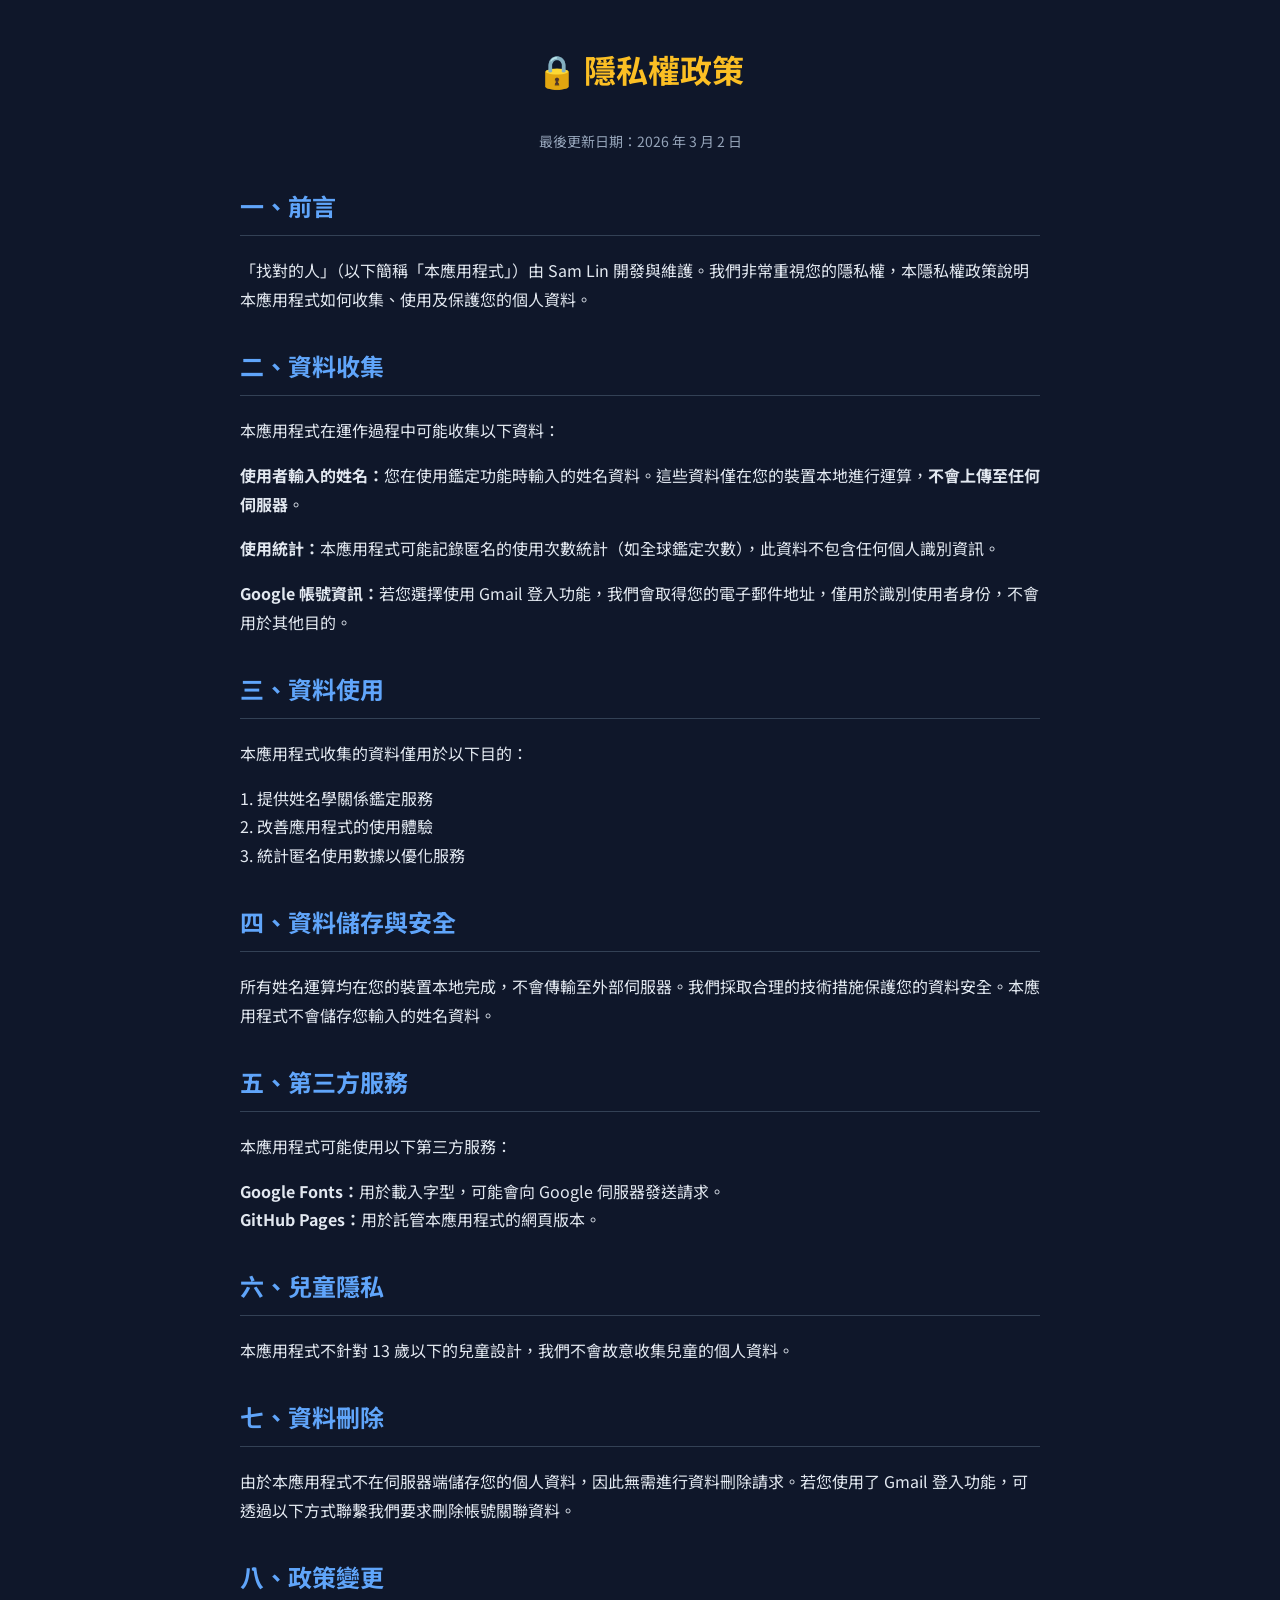
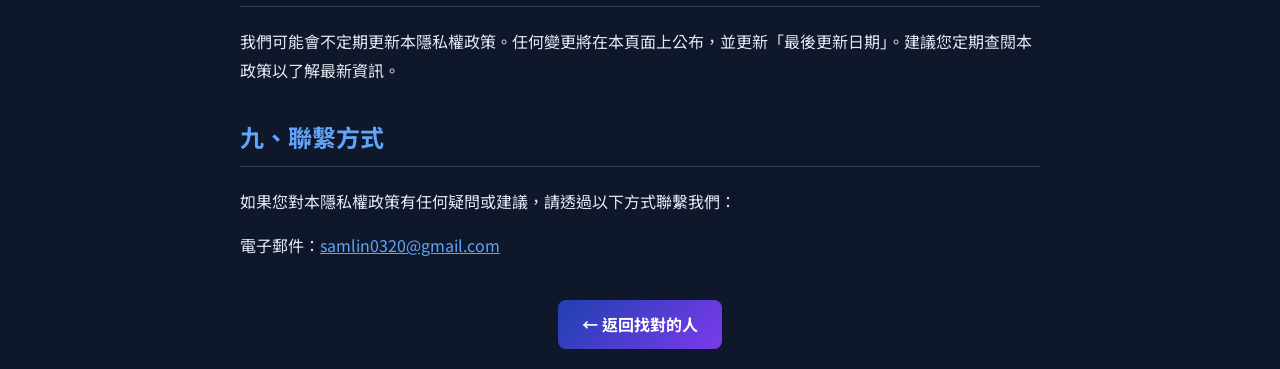
==== privacy.html @ 962f741b "Deploy v71.html, kangxi_db.json, icons, manifest, sw.js, privacy page; update index.html links to re" ====
<!DOCTYPE html>
<html lang="zh-TW">
<head>
    <meta charset="UTF-8">
    <meta name="viewport" content="width=device-width, initial-scale=1.0">
    <title>隱私權政策 — 找對的人</title>
    <style>
        @import url('https://fonts.googleapis.com/css2?family=Noto+Sans+TC:wght@400;700&display=swap');
        body {
            font-family: 'Noto Sans TC', sans-serif;
            background-color: #0f172a;
            color: #e2e8f0;
            max-width: 800px;
            margin: 0 auto;
            padding: 20px;
            line-height: 1.8;
        }
        h1 { color: #fbbf24; text-align: center; margin-bottom: 30px; }
        h2 { color: #60a5fa; margin-top: 30px; border-bottom: 1px solid #334155; padding-bottom: 8px; }
        a { color: #60a5fa; }
        .back-link { text-align: center; margin-top: 40px; }
        .back-link a {
            display: inline-block;
            padding: 10px 24px;
            background: linear-gradient(135deg, #1e40af, #7c3aed);
            color: white;
            text-decoration: none;
            border-radius: 8px;
            font-weight: bold;
        }
        .update-date { text-align: center; color: #94a3b8; font-size: 14px; }
    </style>
</head>
<body>
    <h1>🔒 隱私權政策</h1>
    <p class="update-date">最後更新日期：2026 年 3 月 2 日</p>

    <h2>一、前言</h2>
    <p>「找對的人」（以下簡稱「本應用程式」）由 Sam Lin 開發與維護。我們非常重視您的隱私權，本隱私權政策說明本應用程式如何收集、使用及保護您的個人資料。</p>

    <h2>二、資料收集</h2>
    <p>本應用程式在運作過程中可能收集以下資料：</p>
    <p><strong>使用者輸入的姓名：</strong>您在使用鑑定功能時輸入的姓名資料。這些資料僅在您的裝置本地進行運算，<strong>不會上傳至任何伺服器</strong>。</p>
    <p><strong>使用統計：</strong>本應用程式可能記錄匿名的使用次數統計（如全球鑑定次數），此資料不包含任何個人識別資訊。</p>
    <p><strong>Google 帳號資訊：</strong>若您選擇使用 Gmail 登入功能，我們會取得您的電子郵件地址，僅用於識別使用者身份，不會用於其他目的。</p>

    <h2>三、資料使用</h2>
    <p>本應用程式收集的資料僅用於以下目的：</p>
    <p>1. 提供姓名學關係鑑定服務<br>
    2. 改善應用程式的使用體驗<br>
    3. 統計匿名使用數據以優化服務</p>

    <h2>四、資料儲存與安全</h2>
    <p>所有姓名運算均在您的裝置本地完成，不會傳輸至外部伺服器。我們採取合理的技術措施保護您的資料安全。本應用程式不會儲存您輸入的姓名資料。</p>

    <h2>五、第三方服務</h2>
    <p>本應用程式可能使用以下第三方服務：</p>
    <p><strong>Google Fonts：</strong>用於載入字型，可能會向 Google 伺服器發送請求。<br>
    <strong>GitHub Pages：</strong>用於託管本應用程式的網頁版本。</p>

    <h2>六、兒童隱私</h2>
    <p>本應用程式不針對 13 歲以下的兒童設計，我們不會故意收集兒童的個人資料。</p>

    <h2>七、資料刪除</h2>
    <p>由於本應用程式不在伺服器端儲存您的個人資料，因此無需進行資料刪除請求。若您使用了 Gmail 登入功能，可透過以下方式聯繫我們要求刪除帳號關聯資料。</p>

    <h2>八、政策變更</h2>
    <p>我們可能會不定期更新本隱私權政策。任何變更將在本頁面上公布，並更新「最後更新日期」。建議您定期查閱本政策以了解最新資訊。</p>

    <h2>九、聯繫方式</h2>
    <p>如果您對本隱私權政策有任何疑問或建議，請透過以下方式聯繫我們：</p>
    <p>電子郵件：<a href="mailto:samlin0320@gmail.com">samlin0320@gmail.com</a></p>

    <div class="back-link">
        <a href="v65.html">← 返回找對的人</a>
    </div>
</body>
</html>
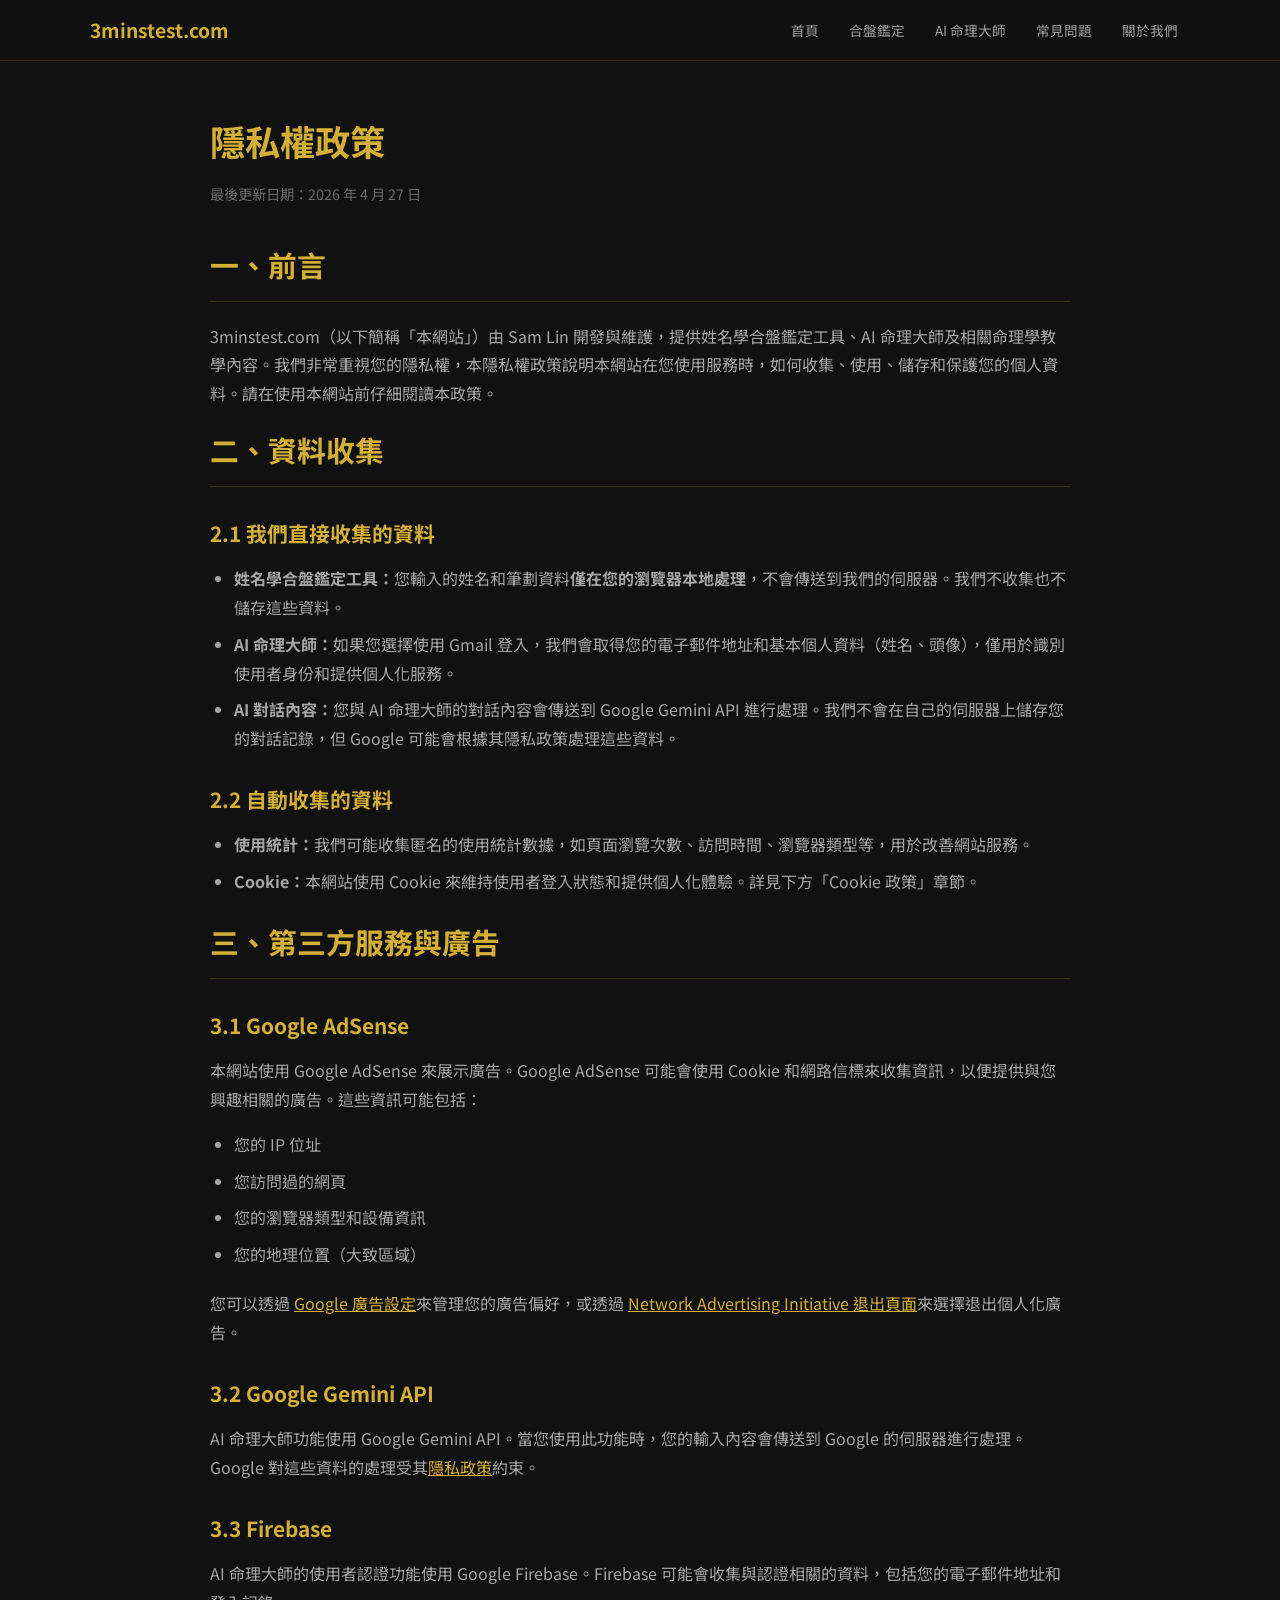
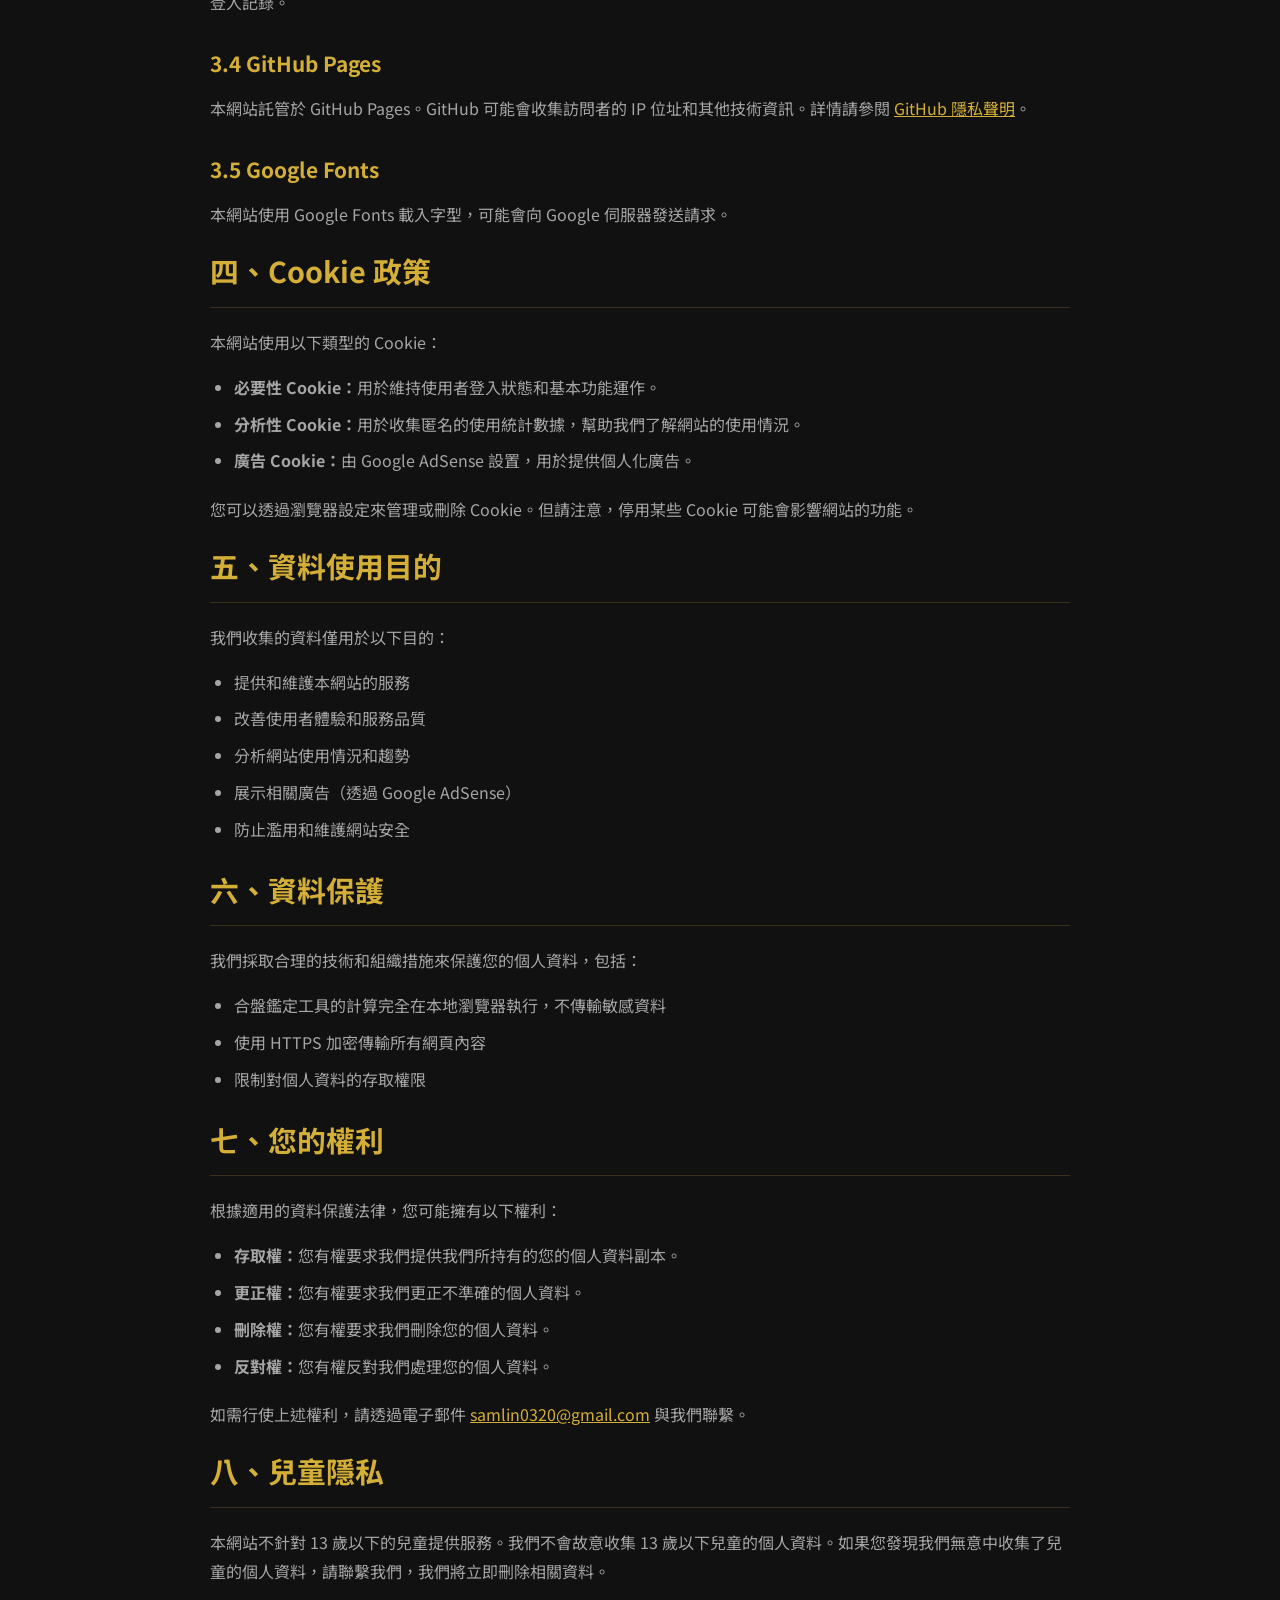
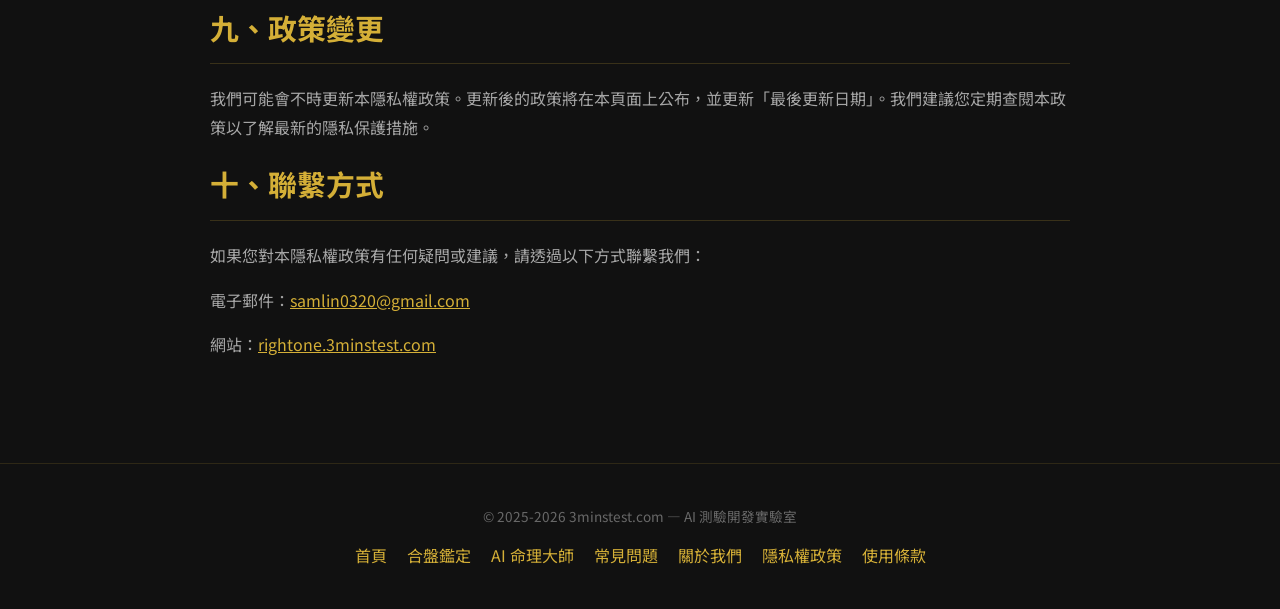
==== commit a1837193: "Add rich content: 5 articles, FAQ, about, terms, privacy, contact pages + navigation + AdSense on al" ====
--- a/privacy.html
+++ b/privacy.html
@@ -1,78 +1,134 @@
 <!DOCTYPE html>
 <html lang="zh-TW">
 <head>
-    <meta charset="UTF-8">
-    <meta name="viewport" content="width=device-width, initial-scale=1.0">
-    <title>隱私權政策 — 找對的人</title>
-    <style>
-        @import url('https://fonts.googleapis.com/css2?family=Noto+Sans+TC:wght@400;700&display=swap');
-        body {
-            font-family: 'Noto Sans TC', sans-serif;
-            background-color: #0f172a;
-            color: #e2e8f0;
-            max-width: 800px;
-            margin: 0 auto;
-            padding: 20px;
-            line-height: 1.8;
-        }
-        h1 { color: #fbbf24; text-align: center; margin-bottom: 30px; }
-        h2 { color: #60a5fa; margin-top: 30px; border-bottom: 1px solid #334155; padding-bottom: 8px; }
-        a { color: #60a5fa; }
-        .back-link { text-align: center; margin-top: 40px; }
-        .back-link a {
-            display: inline-block;
-            padding: 10px 24px;
-            background: linear-gradient(135deg, #1e40af, #7c3aed);
-            color: white;
-            text-decoration: none;
-            border-radius: 8px;
-            font-weight: bold;
-        }
-        .update-date { text-align: center; color: #94a3b8; font-size: 14px; }
-    </style>
+<meta charset="UTF-8">
+<meta name="viewport" content="width=device-width, initial-scale=1.0">
+<title>隱私權政策 | 3minstest.com</title>
+<meta name="description" content="3minstest.com 的隱私權政策，說明我們如何收集、使用和保護您的個人資料。">
+<meta name="google-adsense-account" content="ca-pub-3078346009241198">
+<script async src="https://pagead2.googlesyndication.com/pagead/js/adsbygoogle.js?client=ca-pub-3078346009241198" crossorigin="anonymous"></script>
+<link rel="stylesheet" href="/style.css">
 </head>
 <body>
-    <h1>🔒 隱私權政策</h1>
-    <p class="update-date">最後更新日期：2026 年 3 月 2 日</p>
 
-    <h2>一、前言</h2>
-    <p>「找對的人」（以下簡稱「本應用程式」）由 Sam Lin 開發與維護。我們非常重視您的隱私權，本隱私權政策說明本應用程式如何收集、使用及保護您的個人資料。</p>
+<nav class="site-nav">
+  <div class="nav-inner">
+    <a href="/" class="nav-brand">3minstest.com</a>
+    <div class="nav-links">
+      <a href="/">首頁</a>
+      <a href="/v71.html">合盤鑑定</a>
+      <a href="/fortune/">AI 命理大師</a>
+      <a href="/faq.html">常見問題</a>
+      <a href="/about.html">關於我們</a>
+    </div>
+  </div>
+</nav>
 
-    <h2>二、資料收集</h2>
-    <p>本應用程式在運作過程中可能收集以下資料：</p>
-    <p><strong>使用者輸入的姓名：</strong>您在使用鑑定功能時輸入的姓名資料。這些資料僅在您的裝置本地進行運算，<strong>不會上傳至任何伺服器</strong>。</p>
-    <p><strong>使用統計：</strong>本應用程式可能記錄匿名的使用次數統計（如全球鑑定次數），此資料不包含任何個人識別資訊。</p>
-    <p><strong>Google 帳號資訊：</strong>若您選擇使用 Gmail 登入功能，我們會取得您的電子郵件地址，僅用於識別使用者身份，不會用於其他目的。</p>
+<section class="content-section">
+  <h1 style="font-size:2.2rem; color:#D4AF37; margin-bottom:8px;">隱私權政策</h1>
+  <p style="color:rgba(192,192,192,0.5); font-size:0.9rem; margin-bottom:32px;">最後更新日期：2026 年 4 月 27 日</p>
 
-    <h2>三、資料使用</h2>
-    <p>本應用程式收集的資料僅用於以下目的：</p>
-    <p>1. 提供姓名學關係鑑定服務<br>
-    2. 改善應用程式的使用體驗<br>
-    3. 統計匿名使用數據以優化服務</p>
+  <h2>一、前言</h2>
+  <p>3minstest.com（以下簡稱「本網站」）由 Sam Lin 開發與維護，提供姓名學合盤鑑定工具、AI 命理大師及相關命理學教學內容。我們非常重視您的隱私權，本隱私權政策說明本網站在您使用服務時，如何收集、使用、儲存和保護您的個人資料。請在使用本網站前仔細閱讀本政策。</p>
 
-    <h2>四、資料儲存與安全</h2>
-    <p>所有姓名運算均在您的裝置本地完成，不會傳輸至外部伺服器。我們採取合理的技術措施保護您的資料安全。本應用程式不會儲存您輸入的姓名資料。</p>
+  <h2>二、資料收集</h2>
+  <h3>2.1 我們直接收集的資料</h3>
+  <ul>
+    <li><strong>姓名學合盤鑑定工具：</strong>您輸入的姓名和筆劃資料<strong>僅在您的瀏覽器本地處理</strong>，不會傳送到我們的伺服器。我們不收集也不儲存這些資料。</li>
+    <li><strong>AI 命理大師：</strong>如果您選擇使用 Gmail 登入，我們會取得您的電子郵件地址和基本個人資料（姓名、頭像），僅用於識別使用者身份和提供個人化服務。</li>
+    <li><strong>AI 對話內容：</strong>您與 AI 命理大師的對話內容會傳送到 Google Gemini API 進行處理。我們不會在自己的伺服器上儲存您的對話記錄，但 Google 可能會根據其隱私政策處理這些資料。</li>
+  </ul>
 
-    <h2>五、第三方服務</h2>
-    <p>本應用程式可能使用以下第三方服務：</p>
-    <p><strong>Google Fonts：</strong>用於載入字型，可能會向 Google 伺服器發送請求。<br>
-    <strong>GitHub Pages：</strong>用於託管本應用程式的網頁版本。</p>
+  <h3>2.2 自動收集的資料</h3>
+  <ul>
+    <li><strong>使用統計：</strong>我們可能收集匿名的使用統計數據，如頁面瀏覽次數、訪問時間、瀏覽器類型等，用於改善網站服務。</li>
+    <li><strong>Cookie：</strong>本網站使用 Cookie 來維持使用者登入狀態和提供個人化體驗。詳見下方「Cookie 政策」章節。</li>
+  </ul>
 
-    <h2>六、兒童隱私</h2>
-    <p>本應用程式不針對 13 歲以下的兒童設計，我們不會故意收集兒童的個人資料。</p>
+  <h2>三、第三方服務與廣告</h2>
+  <h3>3.1 Google AdSense</h3>
+  <p>本網站使用 Google AdSense 來展示廣告。Google AdSense 可能會使用 Cookie 和網路信標來收集資訊，以便提供與您興趣相關的廣告。這些資訊可能包括：</p>
+  <ul>
+    <li>您的 IP 位址</li>
+    <li>您訪問過的網頁</li>
+    <li>您的瀏覽器類型和設備資訊</li>
+    <li>您的地理位置（大致區域）</li>
+  </ul>
+  <p>您可以透過 <a href="https://www.google.com/settings/ads" target="_blank" rel="noopener">Google 廣告設定</a>來管理您的廣告偏好，或透過 <a href="https://optout.networkadvertising.org/" target="_blank" rel="noopener">Network Advertising Initiative 退出頁面</a>來選擇退出個人化廣告。</p>
 
-    <h2>七、資料刪除</h2>
-    <p>由於本應用程式不在伺服器端儲存您的個人資料，因此無需進行資料刪除請求。若您使用了 Gmail 登入功能，可透過以下方式聯繫我們要求刪除帳號關聯資料。</p>
+  <h3>3.2 Google Gemini API</h3>
+  <p>AI 命理大師功能使用 Google Gemini API。當您使用此功能時，您的輸入內容會傳送到 Google 的伺服器進行處理。Google 對這些資料的處理受其<a href="https://policies.google.com/privacy" target="_blank" rel="noopener">隱私政策</a>約束。</p>
 
-    <h2>八、政策變更</h2>
-    <p>我們可能會不定期更新本隱私權政策。任何變更將在本頁面上公布，並更新「最後更新日期」。建議您定期查閱本政策以了解最新資訊。</p>
+  <h3>3.3 Firebase</h3>
+  <p>AI 命理大師的使用者認證功能使用 Google Firebase。Firebase 可能會收集與認證相關的資料，包括您的電子郵件地址和登入記錄。</p>
 
-    <h2>九、聯繫方式</h2>
-    <p>如果您對本隱私權政策有任何疑問或建議，請透過以下方式聯繫我們：</p>
-    <p>電子郵件：<a href="mailto:samlin0320@gmail.com">samlin0320@gmail.com</a></p>
+  <h3>3.4 GitHub Pages</h3>
+  <p>本網站託管於 GitHub Pages。GitHub 可能會收集訪問者的 IP 位址和其他技術資訊。詳情請參閱 <a href="https://docs.github.com/en/site-policy/privacy-policies/github-general-privacy-statement" target="_blank" rel="noopener">GitHub 隱私聲明</a>。</p>
 
-    <div class="back-link">
-        <a href="v65.html">← 返回找對的人</a>
-    </div>
+  <h3>3.5 Google Fonts</h3>
+  <p>本網站使用 Google Fonts 載入字型，可能會向 Google 伺服器發送請求。</p>
+
+  <h2>四、Cookie 政策</h2>
+  <p>本網站使用以下類型的 Cookie：</p>
+  <ul>
+    <li><strong>必要性 Cookie：</strong>用於維持使用者登入狀態和基本功能運作。</li>
+    <li><strong>分析性 Cookie：</strong>用於收集匿名的使用統計數據，幫助我們了解網站的使用情況。</li>
+    <li><strong>廣告 Cookie：</strong>由 Google AdSense 設置，用於提供個人化廣告。</li>
+  </ul>
+  <p>您可以透過瀏覽器設定來管理或刪除 Cookie。但請注意，停用某些 Cookie 可能會影響網站的功能。</p>
+
+  <h2>五、資料使用目的</h2>
+  <p>我們收集的資料僅用於以下目的：</p>
+  <ul>
+    <li>提供和維護本網站的服務</li>
+    <li>改善使用者體驗和服務品質</li>
+    <li>分析網站使用情況和趨勢</li>
+    <li>展示相關廣告（透過 Google AdSense）</li>
+    <li>防止濫用和維護網站安全</li>
+  </ul>
+
+  <h2>六、資料保護</h2>
+  <p>我們採取合理的技術和組織措施來保護您的個人資料，包括：</p>
+  <ul>
+    <li>合盤鑑定工具的計算完全在本地瀏覽器執行，不傳輸敏感資料</li>
+    <li>使用 HTTPS 加密傳輸所有網頁內容</li>
+    <li>限制對個人資料的存取權限</li>
+  </ul>
+
+  <h2>七、您的權利</h2>
+  <p>根據適用的資料保護法律，您可能擁有以下權利：</p>
+  <ul>
+    <li><strong>存取權：</strong>您有權要求我們提供我們所持有的您的個人資料副本。</li>
+    <li><strong>更正權：</strong>您有權要求我們更正不準確的個人資料。</li>
+    <li><strong>刪除權：</strong>您有權要求我們刪除您的個人資料。</li>
+    <li><strong>反對權：</strong>您有權反對我們處理您的個人資料。</li>
+  </ul>
+  <p>如需行使上述權利，請透過電子郵件 <a href="mailto:samlin0320@gmail.com">samlin0320@gmail.com</a> 與我們聯繫。</p>
+
+  <h2>八、兒童隱私</h2>
+  <p>本網站不針對 13 歲以下的兒童提供服務。我們不會故意收集 13 歲以下兒童的個人資料。如果您發現我們無意中收集了兒童的個人資料，請聯繫我們，我們將立即刪除相關資料。</p>
+
+  <h2>九、政策變更</h2>
+  <p>我們可能會不時更新本隱私權政策。更新後的政策將在本頁面上公布，並更新「最後更新日期」。我們建議您定期查閱本政策以了解最新的隱私保護措施。</p>
+
+  <h2>十、聯繫方式</h2>
+  <p>如果您對本隱私權政策有任何疑問或建議，請透過以下方式聯繫我們：</p>
+  <p>電子郵件：<a href="mailto:samlin0320@gmail.com">samlin0320@gmail.com</a></p>
+  <p>網站：<a href="https://rightone.3minstest.com">rightone.3minstest.com</a></p>
+</section>
+
+<footer>
+  <p>&copy; 2025-2026 3minstest.com — AI 測驗開發實驗室</p>
+  <div class="footer-links">
+    <a href="/">首頁</a>
+    <a href="/v71.html">合盤鑑定</a>
+    <a href="/fortune/">AI 命理大師</a>
+    <a href="/faq.html">常見問題</a>
+    <a href="/about.html">關於我們</a>
+    <a href="/privacy.html">隱私權政策</a>
+    <a href="/terms.html">使用條款</a>
+  </div>
+</footer>
+
 </body>
 </html>
--- a/style.css
+++ b/style.css
@@ -0,0 +1,339 @@
+@import url('https://fonts.googleapis.com/css2?family=Noto+Sans+TC:wght@400;500;700;900&family=Playfair+Display:ital,wght@0,700;1,400&display=swap');
+
+* { margin: 0; padding: 0; box-sizing: border-box; }
+
+body {
+  font-family: 'Noto Sans TC', sans-serif;
+  background: #111111;
+  color: #C0C0C0;
+  line-height: 1.8;
+}
+
+/* Navigation */
+.site-nav {
+  position: sticky;
+  top: 0;
+  z-index: 100;
+  background: rgba(17,17,17,0.95);
+  border-bottom: 1px solid rgba(212,175,55,0.2);
+  backdrop-filter: blur(10px);
+  padding: 12px 20px;
+}
+
+.nav-inner {
+  max-width: 1100px;
+  margin: 0 auto;
+  display: flex;
+  align-items: center;
+  justify-content: space-between;
+  flex-wrap: wrap;
+  gap: 8px;
+}
+
+.nav-brand {
+  font-size: 1.2rem;
+  font-weight: 700;
+  color: #D4AF37;
+  text-decoration: none;
+}
+
+.nav-links {
+  display: flex;
+  gap: 6px;
+  flex-wrap: wrap;
+}
+
+.nav-links a {
+  color: rgba(192,192,192,0.8);
+  text-decoration: none;
+  font-size: 0.85rem;
+  padding: 6px 12px;
+  border-radius: 4px;
+  transition: all 0.2s;
+}
+
+.nav-links a:hover,
+.nav-links a.active {
+  color: #D4AF37;
+  background: rgba(212,175,55,0.1);
+}
+
+/* Hero */
+.hero {
+  min-height: 50vh;
+  display: flex;
+  align-items: center;
+  justify-content: center;
+  text-align: center;
+  padding: 60px 20px;
+  background: radial-gradient(ellipse at center, rgba(212,175,55,0.08) 0%, #111111 70%);
+}
+
+.hero h1 {
+  font-size: 2.8rem;
+  font-weight: 900;
+  color: #D4AF37;
+  margin-bottom: 16px;
+  letter-spacing: 2px;
+}
+
+.hero .subtitle {
+  font-size: 1.1rem;
+  color: rgba(192,192,192,0.8);
+  max-width: 600px;
+  margin: 0 auto 32px;
+}
+
+.cta-btn {
+  display: inline-block;
+  padding: 14px 32px;
+  background: linear-gradient(135deg, #D4AF37, #B8860B);
+  color: #111111;
+  text-decoration: none;
+  font-weight: 700;
+  font-size: 1rem;
+  border-radius: 6px;
+  transition: transform 0.2s;
+  margin: 6px;
+}
+
+.cta-btn:hover { transform: scale(1.05); }
+
+.cta-btn.secondary {
+  background: linear-gradient(135deg, #7B2FBE, #5B1F9E);
+  color: #fff;
+}
+
+/* Content Sections */
+.content-section {
+  max-width: 900px;
+  margin: 0 auto;
+  padding: 48px 20px;
+}
+
+.content-section h2 {
+  font-size: 1.8rem;
+  color: #D4AF37;
+  margin-bottom: 20px;
+  padding-bottom: 10px;
+  border-bottom: 1px solid rgba(212,175,55,0.2);
+}
+
+.content-section h3 {
+  font-size: 1.3rem;
+  color: #D4AF37;
+  margin: 28px 0 12px;
+}
+
+.content-section p {
+  margin-bottom: 16px;
+  color: rgba(192,192,192,0.85);
+  font-size: 1rem;
+}
+
+.content-section ul, .content-section ol {
+  margin: 12px 0 20px 24px;
+  color: rgba(192,192,192,0.85);
+}
+
+.content-section li {
+  margin-bottom: 8px;
+}
+
+.content-section a {
+  color: #D4AF37;
+  text-decoration: underline;
+}
+
+.content-section blockquote {
+  border-left: 3px solid #D4AF37;
+  padding: 12px 20px;
+  margin: 20px 0;
+  background: rgba(212,175,55,0.05);
+  border-radius: 0 8px 8px 0;
+  font-style: italic;
+}
+
+/* Tables */
+.formula-table {
+  width: 100%;
+  border-collapse: collapse;
+  margin: 20px 0;
+  font-size: 0.95rem;
+}
+
+.formula-table th {
+  background: rgba(212,175,55,0.15);
+  color: #D4AF37;
+  padding: 12px 16px;
+  text-align: left;
+  font-weight: 700;
+}
+
+.formula-table td {
+  padding: 10px 16px;
+  border-bottom: 1px solid rgba(212,175,55,0.1);
+  color: rgba(192,192,192,0.8);
+}
+
+.formula-table tr:nth-child(even) td {
+  background: rgba(28,21,39,0.3);
+}
+
+/* Divider */
+.divider {
+  max-width: 800px;
+  margin: 0 auto;
+  height: 1px;
+  background: linear-gradient(90deg, transparent, rgba(212,175,55,0.3), transparent);
+}
+
+/* Ad Slot */
+.ad-slot {
+  max-width: 900px;
+  margin: 20px auto;
+  padding: 10px 20px;
+  text-align: center;
+}
+
+/* Article Cards */
+.article-grid {
+  display: grid;
+  grid-template-columns: repeat(auto-fill, minmax(280px, 1fr));
+  gap: 20px;
+  margin: 24px 0;
+}
+
+.article-card {
+  background: rgba(28,21,39,0.5);
+  border: 1px solid rgba(212,175,55,0.15);
+  border-radius: 10px;
+  padding: 24px;
+  transition: transform 0.2s, border-color 0.2s;
+}
+
+.article-card:hover {
+  transform: translateY(-3px);
+  border-color: rgba(212,175,55,0.4);
+}
+
+.article-card h3 {
+  color: #D4AF37;
+  font-size: 1.1rem;
+  margin-bottom: 8px;
+}
+
+.article-card p {
+  font-size: 0.9rem;
+  color: rgba(192,192,192,0.7);
+  margin-bottom: 12px;
+}
+
+.article-card .read-more {
+  color: #D4AF37;
+  text-decoration: none;
+  font-size: 0.85rem;
+  font-weight: 600;
+}
+
+/* Feature Cards */
+.feature-grid {
+  display: grid;
+  grid-template-columns: repeat(auto-fill, minmax(240px, 1fr));
+  gap: 20px;
+  margin: 24px 0;
+}
+
+.feature-card {
+  background: rgba(28,21,39,0.5);
+  border: 1px solid rgba(212,175,55,0.15);
+  border-radius: 10px;
+  padding: 24px;
+  text-align: center;
+}
+
+.feature-card .icon {
+  font-size: 2rem;
+  margin-bottom: 12px;
+}
+
+.feature-card h3 {
+  color: #D4AF37;
+  font-size: 1.05rem;
+  margin-bottom: 8px;
+}
+
+.feature-card p {
+  font-size: 0.88rem;
+  color: rgba(192,192,192,0.7);
+}
+
+/* Footer */
+footer {
+  text-align: center;
+  padding: 40px 20px;
+  border-top: 1px solid rgba(212,175,55,0.15);
+  margin-top: 40px;
+}
+
+footer p {
+  color: rgba(192,192,192,0.5);
+  font-size: 0.85rem;
+  margin-bottom: 8px;
+}
+
+footer a {
+  color: #D4AF37;
+  text-decoration: none;
+  margin: 0 8px;
+}
+
+footer .footer-links {
+  margin-top: 12px;
+}
+
+/* Scene Tags */
+.scene-tags {
+  display: flex;
+  flex-wrap: wrap;
+  gap: 10px;
+  margin: 16px 0;
+}
+
+.scene-tag {
+  background: rgba(212,175,55,0.08);
+  border: 1px solid rgba(212,175,55,0.2);
+  padding: 6px 14px;
+  border-radius: 20px;
+  font-size: 0.85rem;
+  color: rgba(192,192,192,0.8);
+}
+
+/* WuXing Grid */
+.wuxing-grid {
+  display: flex;
+  flex-wrap: wrap;
+  gap: 16px;
+  justify-content: center;
+  margin: 20px 0;
+}
+
+.wuxing-item {
+  text-align: center;
+  padding: 16px 24px;
+  background: rgba(28,21,39,0.4);
+  border-radius: 10px;
+  min-width: 100px;
+}
+
+.wuxing-item .symbol { font-size: 1.8rem; }
+.wuxing-item .name { font-size: 1.1rem; font-weight: 700; margin: 4px 0; }
+.wuxing-item .nums { font-size: 0.85rem; color: rgba(192,192,192,0.6); }
+
+/* Responsive */
+@media (max-width: 600px) {
+  .hero h1 { font-size: 2rem; }
+  .nav-links a { font-size: 0.78rem; padding: 4px 8px; }
+  .content-section h2 { font-size: 1.4rem; }
+  .cta-btn { padding: 12px 24px; font-size: 0.9rem; }
+}
